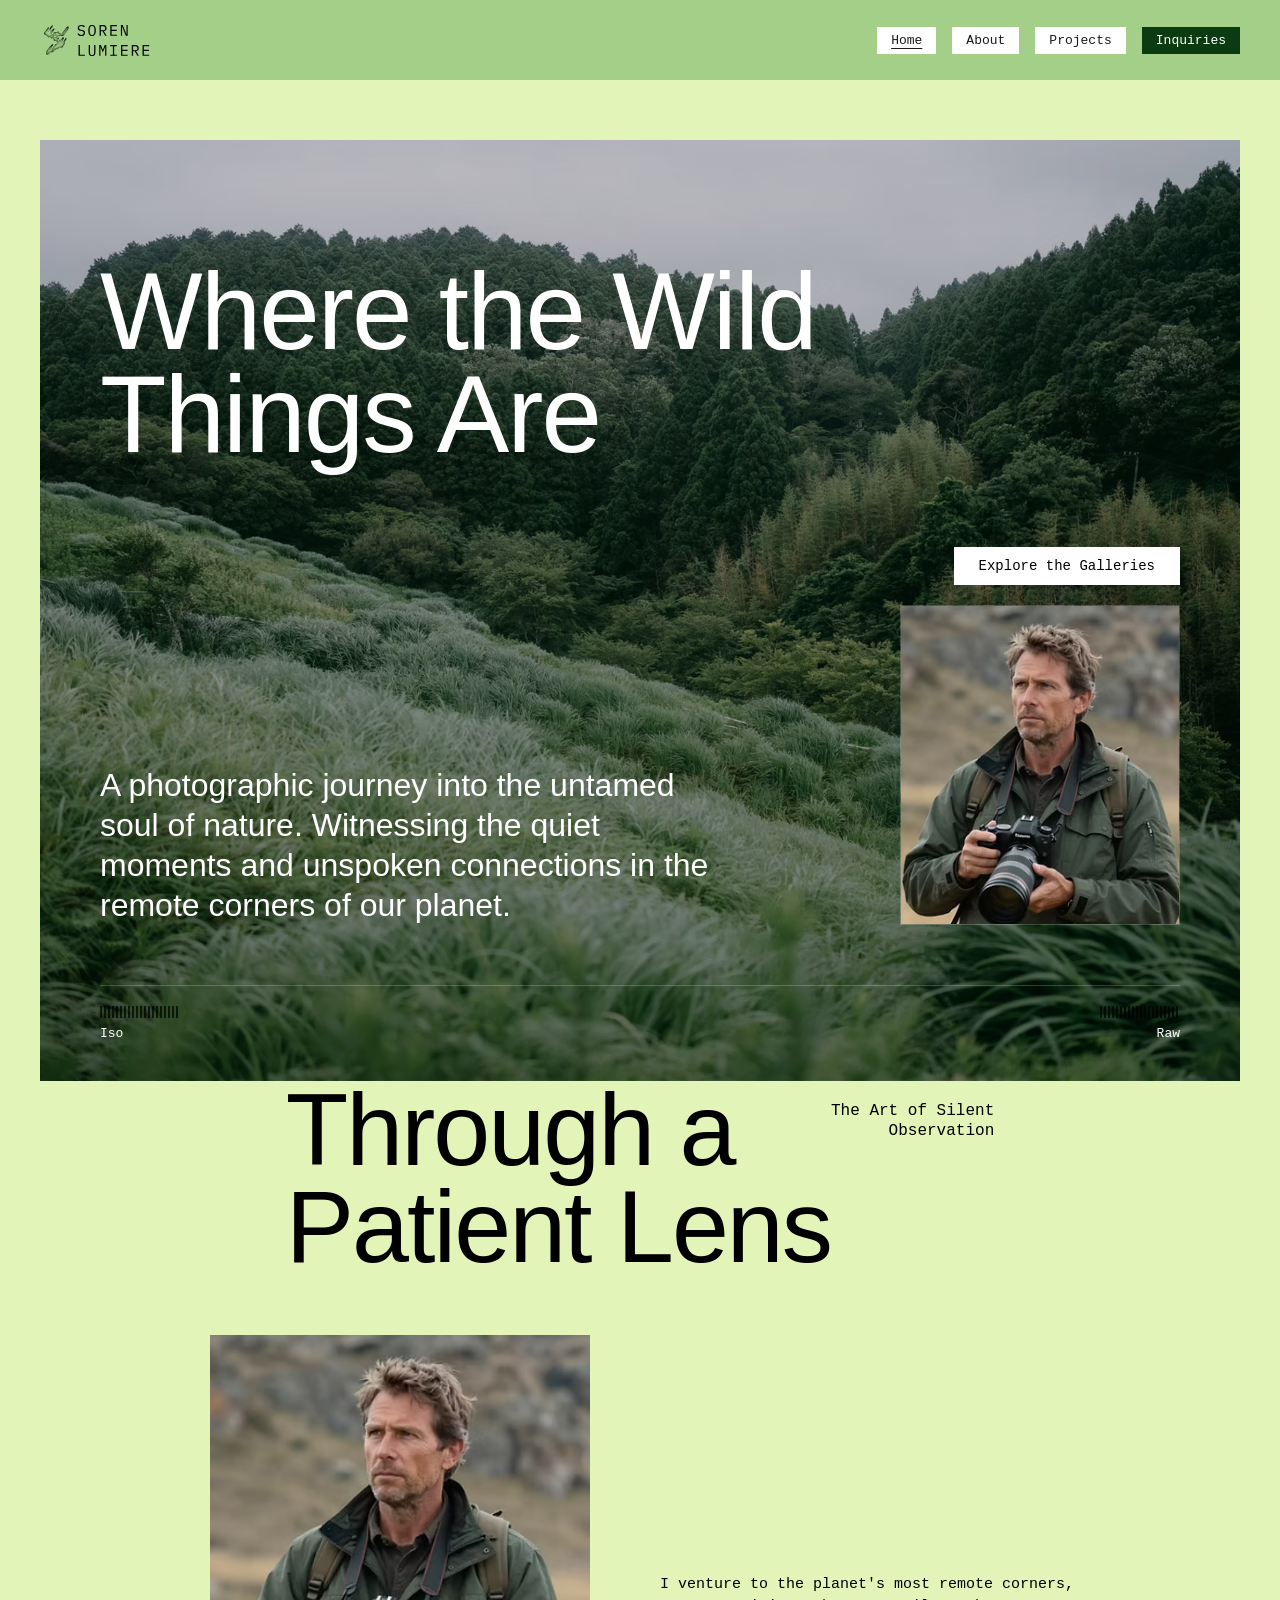
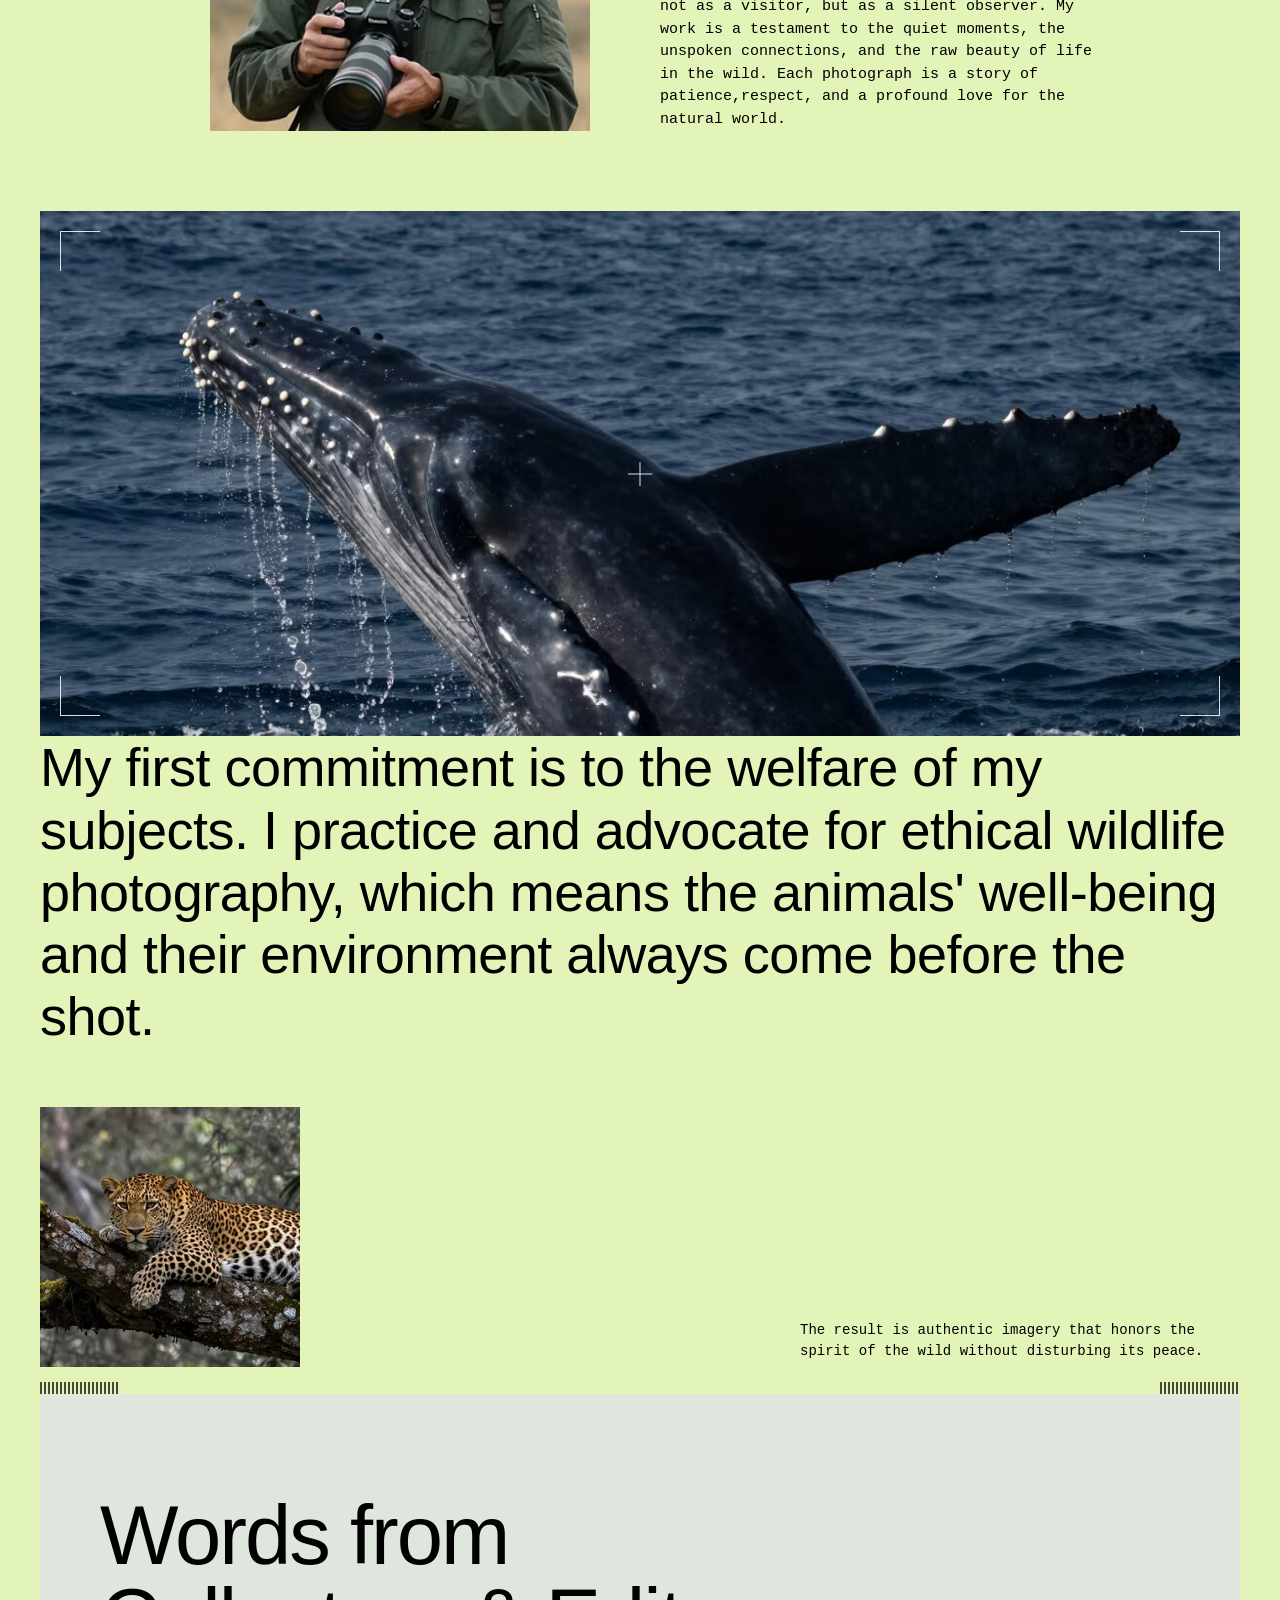
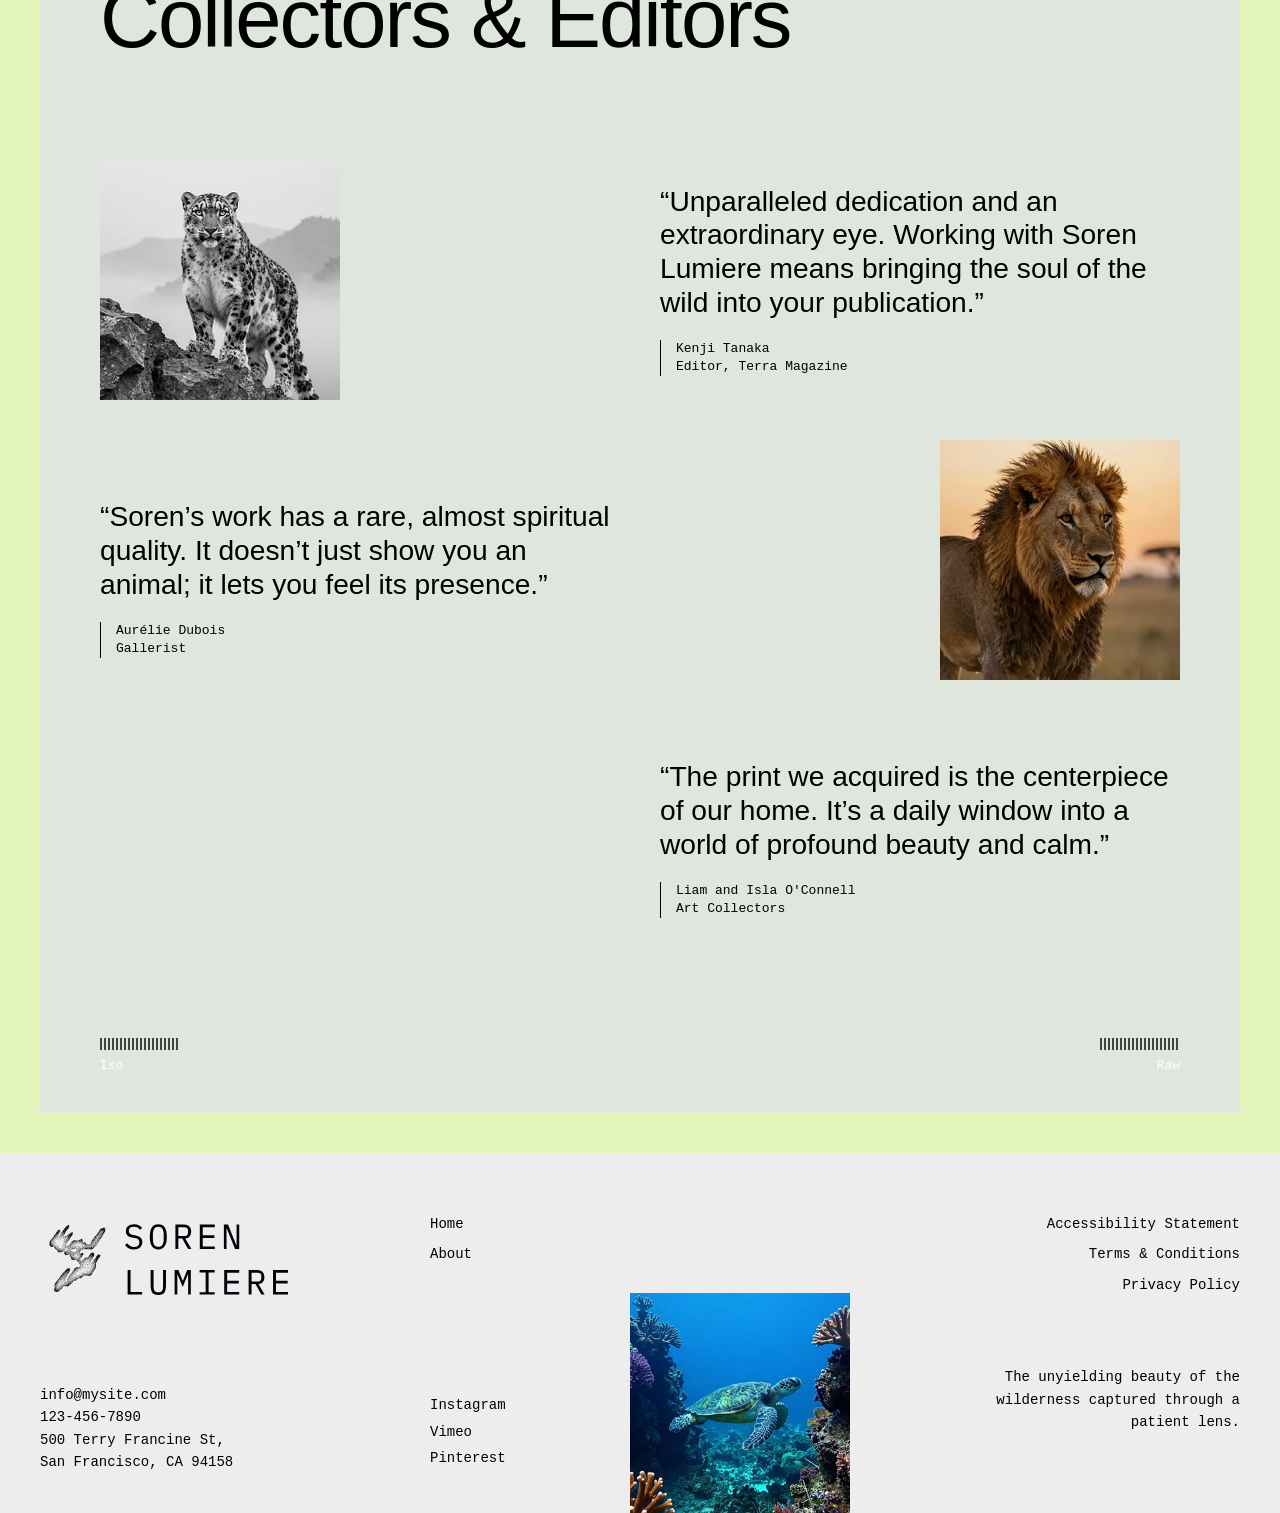
==== index.html @ b1fba4c1 "git init" ====
<!doctype html>
<html lang="en">
  <head>
    <meta charset="UTF-8" />
    <meta name="viewport" content="width=device-width, initial-scale=1.0" />
    <link rel="stylesheet" href="https://unpkg.com/aos@2.3.4/dist/aos.css" />
    <link rel="stylesheet" href="css/main.css" />
    <title>Home | Soren Lumiere</title>
  </head>
  <body class="home">
    <header class="navbar">
      <div class="logo-container">
        <img
          src="imgs/c837a6_9e94cdaf3948418981d28474df61018d.svg"
          alt="Soren Lumiere Logo"
          class="logo-img"
        />
      </div>
      <button class="menu-toggle" type="button" aria-label="Open navigation menu" aria-expanded="false" aria-controls="site-navigation">
        <span></span><span></span><span></span>
      </button>

      <nav class="nav-links" id="site-navigation">
        <a href="index.html" class="nav-item current-page">Home</a>
        <a href="about.html" class="nav-item">About</a>
        <a href="project.html" class="nav-item">Projects</a>
        <a href="job.html" class="nav-item btn-inquiries">Inquiries</a>
      </nav>
    </header>

    <main class="home-main-content">
      <section data-aos="fade-up" class="forest-hero-section">
        <div class="hero-content-container">
          <div class="hero-headline-block">
            <h1 class="hero-main-title">Where the Wild<br />Things Are</h1>
          </div>

          <div class="hero-lower-matrix">
            <div class="hero-intro-paragraph">
              <p>
                A photographic journey into the untamed soul of nature.
                Witnessing the quiet moments and unspoken connections in the
                remote corners of our planet.
              </p>
            </div>

            <div class="hero-portrait-group">
              <a href="galleries.html" class="explore-btn"
                >Explore the Galleries</a
              >

              <div class="photographer-portrait-box">
                <img
                  src="imgs/cam.avif"
                  alt="Photographer holding digital camera outdoors"
                  class="hero-portrait-img"
                />
              </div>
            </div>
          </div>

          <div class="hero-bottom-meta">
            <div class="meta-left">
              <div class="barcode-ornament"></div>
              <span class="meta-label">Iso</span>
            </div>
            <div class="meta-right">
              <div class="barcode-ornament"></div>
              <span class="meta-label">Raw</span>
            </div>
          </div>
        </div>
      </section>

      <section data-aos="fade-up" class="hero-text-grid">
        <h1 class="main-hero-title">Through a<br />Patient Lens</h1>
        <div class="side-tagline">
          <p>The Art of Silent<br />Observation</p>
        </div>
      </section>

      <section data-aos="fade-up" class="content-body-grid">
        <div class="portrait-wrapper">
          <img
            src="imgs/cam.avif"
            alt="Photographer with telephoto lens"
            class="portrait-img"
          />
        </div>
        <div class="intro-paragraph-box">
          <p>
            I venture to the planet's most remote corners, not as a visitor, but
            as a silent observer. My work is a testament to the quiet moments,
            the unspoken connections, and the raw beauty of life in the wild.
            Each photograph is a story of patience,respect, and a profound love
            for the natural world.
          </p>
        </div>
      </section>

      <section data-aos="fade-up" class="viewfinder-section">
        <div class="viewfinder-frame">
          <div class="whale-bg-layer"></div>
          <div class="camera-corner top-left"></div>
          <div class="camera-corner top-right"></div>
          <div class="camera-corner bottom-left"></div>
          <div class="camera-corner bottom-right"></div>

          <div class="camera-crosshair"></div>
        </div>
      </section>

      <section class="ethical-statement-section">
        <p class="ethical-headline">
          My first commitment is to the welfare of my subjects. I practice and
          advocate for ethical wildlife photography, which means the animals'
          well-being and their environment always come before the shot.
        </p>
      </section>

      <section class="leopard-content-grid">
        <div class="left-asset-group">
          <div class="leopard-wrapper">
            <img
              src="imgs/TIgre.avif"
              alt="Leopard resting on a tree branch"
              class="leopard-img"
            />
          </div>
          <div class="barcode-ornament"></div>
        </div>

        <div class="right-asset-group">
          <div class="peace-statement-box">
            <p>
              The result is authentic imagery that honors the spirit of the wild
              without disturbing its peace.
            </p>
          </div>
          <div class="barcode-ornament align-right"></div>
        </div>
      </section>

      <section class="reviews-section">
        <div class="reviews-header-row">
          <h2 class="reviews-title">Words from<br />Collectors & Editors</h2>
        </div>

        <div class="reviews-staggered-grid">
          <div class="grid-item item-image-left">
            <img
              src="imgs/snowy.avif"
              alt="Snow leopard on mountain rocks"
              class="review-display-img"
            />
          </div>

          <div class="grid-item item-quote-right">
            <blockquote class="testimonial-text">
              “Unparalleled dedication and an extraordinary eye. Working with
              Soren Lumiere means bringing the soul of the wild into your
              publication.”
            </blockquote>
            <div class="author-info">
              <span class="author-name">Kenji Tanaka</span>
              <span class="author-title">Editor, Terra Magazine</span>
            </div>
          </div>

          <div class="grid-item item-quote-left">
            <blockquote class="testimonial-text">
              “Soren’s work has a rare, almost spiritual quality. It doesn’t
              just show you an animal; it lets you feel its presence.”
            </blockquote>
            <div class="author-info">
              <span class="author-name">Aurélie Dubois</span>
              <span class="author-title">Gallerist</span>
            </div>
          </div>

          <div class="grid-item item-image-right">
            <img
              src="imgs/lion.avif"
              alt="Male lion looking into distance"
              class="review-display-img"
            />
          </div>

          <div class="grid-item item-quote-bottom-right">
            <blockquote class="testimonial-text">
              “The print we acquired is the centerpiece of our home. It’s a
              daily window into a world of profound beauty and calm.”
            </blockquote>
            <div class="author-info">
              <span class="author-name">Liam and Isla O'Connell</span>
              <span class="author-title">Art Collectors</span>
            </div>
          </div>
        </div>

        <div class="reviews-footer-meta">
          <div class="meta-left">
            <div class="barcode-ornament"></div>
            <span class="meta-label">Iso</span>
          </div>
          <div class="meta-right">
            <div class="barcode-ornament"></div>
            <span class="meta-label">Raw</span>
          </div>
        </div>
      </section>
    </main>

    <footer class="site-footer">
      <div class="footer-container">
        <div class="footer-column branding-col">
          <div class="logo-area">
            <img
              src="imgs/c837a6_9e94cdaf3948418981d28474df61018d.svg"
              alt="Soren Lumiere"
              class="brand-logo-img"
            />
          </div>
          <div class="contact-info">
            <p><a href="mailto:info@mysite.com">info@mysite.com</a></p>
            <p><a href="tel:123-456-7890">123-456-7890</a></p>
            <p>500 Terry Francine St,<br />San Francisco, CA 94158</p>
          </div>
        </div>

        <div class="footer-column center-col alignment-wrapper">
          <div class="center-links-stack">
            <nav class="footer-nav">
              <ul>
                <li><a href="index.html">Home</a></li>
                <li><a href="about.html">About</a></li>
              </ul>
            </nav>
            <div class="social-links">
              <p><a href="#">Instagram</a></p>
              <p><a href="#">Vimeo</a></p>
              <p><a href="#">Pinterest</a></p>
            </div>
          </div>

          <div class="footer-media flush-bottom">
            <img
              src="imgs/ai-generated-IMAGE.avif"
              alt="Sea turtle swimming near coral reef"
              class="center-turtle-img"
            />
          </div>
        </div>

        <div class="footer-column utility-col">
          <nav class="utility-nav">
            <ul>
              <li><a href="#">Accessibility Statement</a></li>
              <li><a href="#">Terms & Conditions</a></li>
              <li><a href="#">Privacy Policy</a></li>
            </ul>
          </nav>
          <div class="footer-statement">
            <p>
              The unyielding beauty of the wilderness captured through a patient
              lens.
            </p>
          </div>
        </div>
      </div>
    </footer>

    <!-- AOS animations -->
    <script src="https://unpkg.com/aos@2.3.4/dist/aos.js"></script>

    <!-- Mobile burger menu + AOS -->
    <script>
      document.addEventListener("DOMContentLoaded", function () {
        const burger = document.querySelector(".menu-toggle");
        const nav = document.querySelector(".nav-links");

        if (burger && nav) {
          burger.addEventListener("click", function () {
            const isOpen = burger.classList.toggle("active");
            nav.classList.toggle("active", isOpen);
            burger.setAttribute("aria-expanded", isOpen);
            burger.setAttribute("aria-label", isOpen ? "Close navigation menu" : "Open navigation menu");
          });

          nav.querySelectorAll("a").forEach(function (link) {
            link.addEventListener("click", function () {
              burger.classList.remove("active");
              nav.classList.remove("active");
              burger.setAttribute("aria-expanded", "false");
              burger.setAttribute("aria-label", "Open navigation menu");
            });
          });

          document.addEventListener("click", function (event) {
            if (!burger.contains(event.target) && !nav.contains(event.target)) {
              burger.classList.remove("active");
              nav.classList.remove("active");
              burger.setAttribute("aria-expanded", "false");
              burger.setAttribute("aria-label", "Open navigation menu");
            }
          });

          window.addEventListener("resize", function () {
            if (window.innerWidth > 768) {
              burger.classList.remove("active");
              nav.classList.remove("active");
              burger.setAttribute("aria-expanded", "false");
              burger.setAttribute("aria-label", "Open navigation menu");
            }
          });
        }

        AOS.init({
          duration: 800,
          easing: "ease-out-cubic",
          once: true,
          offset: 80
        });
      });
    </script>
  </body>
</html>
---- css/main.css ----
html {
  box-sizing: border-box;
  max-width: 100%;
  overflow-x: hidden;
}

*, *::before, *::after {
  box-sizing: inherit;
}

body {
  margin: 0;
  max-width: 100%;
  overflow-x: hidden;
}

.navbar {
  display: flex;
  justify-content: space-between;
  align-items: center;
  padding: 20px 40px;
  font-family: "Courier New", Courier, monospace;
}

.logo-container {
  display: flex;
  align-items: center;
  gap: 12px;
}
.logo-container .logo-img {
  height: 40px;
  width: auto;
}
.logo-container .brand-text {
  display: flex;
  flex-direction: column;
  font-weight: bold;
  letter-spacing: 2px;
  line-height: 1.1;
  color: #1a1a1a;
}

.nav-links {
  display: flex;
  align-items: center;
  gap: 16px;
}
.nav-links .nav-item {
  text-decoration: none;
  color: #1a1a1a;
  font-size: 13px;
  font-family: "Courier New", Courier, monospace;
  padding: 6px 14px;
  background-color: #ffffff;
}
.nav-links .nav-item.current-page {
  text-decoration: underline;
  text-underline-offset: 4px;
}
.nav-links .nav-item.btn-inquiries {
  background-color: #0d3b11;
  color: #ffffff;
}

.site-footer {
  background-color: #ededed;
  color: #000000;
  font-family: "Courier New", Courier, monospace;
  padding: 60px 40px 0px 40px;
  font-size: 14px;
  line-height: 1.6;
}

.site-footer a {
  color: #000000;
  text-decoration: none;
}

.site-footer a:hover {
  text-decoration: underline;
}

.footer-container {
  display: grid;
  grid-template-columns: 1fr 1.2fr 1fr;
  gap: 40px;
  max-width: 1400px;
  margin: 0 auto;
  align-items: stretch;
}

.footer-column {
  display: flex;
  flex-direction: column;
  justify-content: space-between;
}

.logo-area {
  display: flex;
  align-items: flex-start;
  gap: 15px;
  margin-bottom: 80px;
}

.logo-icon {
  width: 45px;
  height: auto;
}

.brand-title {
  font-size: 32px;
  font-weight: normal;
  letter-spacing: 2px;
  line-height: 1.1;
  margin: 0;
}

.contact-info {
  margin-top: auto;
}

.center-col {
  align-items: center;
  text-align: center;
}

.footer-nav ul {
  list-style: none;
  padding: 0;
  margin: 0 0 40px 0;
}

.footer-nav ul li {
  margin-bottom: 8px;
}

.footer-media {
  width: 220px;
  height: 220px;
  overflow: hidden;
  margin-bottom: 40px;
}

.footer-media img {
  width: 100%;
  height: 100%;
  -o-object-fit: cover;
     object-fit: cover;
}

.social-links {
  margin-top: auto;
}

.social-links p {
  margin: 4px 0;
}

.utility-col {
  align-items: flex-end;
  text-align: right;
}

.utility-nav ul {
  list-style: none;
  padding: 0;
  margin: 0 0 80px 0;
}

.utility-nav ul li {
  margin-bottom: 8px;
}

.footer-statement {
  max-width: 280px;
  margin-bottom: 40px;
}

@media (max-width: 768px) {
  .footer-container {
    grid-template-columns: 1fr;
    text-align: left;
    gap: 50px;
  }
  .center-col,
  .utility-col {
    align-items: flex-start;
    text-align: left;
  }
  .logo-area,
  .utility-nav ul {
    margin-bottom: 30px;
  }
}
.branding-col,
.utility-col {
  padding-bottom: 40px;
}

.alignment-wrapper {
  display: flex !important;
  flex-direction: row !important;
  justify-content: space-between;
  align-items: flex-end;
}

.center-links-stack {
  display: flex;
  flex-direction: column;
  justify-content: space-between;
  height: 100%;
  padding-bottom: 40px;
  text-align: left;
}

.footer-nav ul, .utility-nav ul {
  list-style: none;
  padding: 0;
  margin: 0;
}

.footer-nav ul li, .utility-nav ul li {
  margin-bottom: 8px;
}

.footer-media.flush-bottom {
  width: 220px;
  height: 220px;
  margin-bottom: 0;
  display: block;
}

.center-turtle-img {
  width: 100%;
  height: 100%;
  -o-object-fit: cover;
     object-fit: cover;
  display: block;
}

* {
  padding: 0;
  margin: 0;
}

.home-main-content {
  background-color: #e2f4b7;
  color: #000000;
  font-family: "Courier New", Courier, monospace;
  padding: 80px 40px 120px 40px;
  min-height: calc(100vh - 200px);
  box-sizing: border-box;
}

.hero-text-grid {
  display: flex;
  justify-content: space-between;
  align-items: flex-start;
  margin-bottom: 60px;
  max-width: 1400px;
  margin-left: auto;
  margin-right: auto;
}

.main-hero-title {
  font-family: Arial, sans-serif;
  font-size: clamp(48px, 8vw, 110px);
  font-weight: normal;
  line-height: 0.95;
  margin: 0;
  letter-spacing: -2px;
}

.side-tagline {
  text-align: right;
  margin-top: 20px;
}

.side-tagline p {
  font-size: 16px;
  line-height: 1.3;
  margin: 0;
}

.content-body-grid {
  display: grid;
  grid-template-columns: 1fr 1fr;
  gap: 40px;
  max-width: 1400px;
  margin: 0 auto;
  align-items: flex-end;
}

.portrait-wrapper {
  display: flex;
  justify-content: center;
}

.portrait-img {
  width: 100%;
  max-width: 380px;
  height: auto;
  display: block;
}

.intro-paragraph-box {
  max-width: 440px;
  justify-self: flex-end;
}

.intro-paragraph-box p {
  font-size: 15px;
  line-height: 1.5;
  margin: 0;
}

@media (max-width: 768px) {
  .hero-text-grid {
    flex-direction: column;
    gap: 20px;
  }
  .side-tagline {
    text-align: left;
    margin-top: 0;
  }
  .content-body-grid {
    grid-template-columns: 1fr;
    gap: 50px;
  }
  .intro-paragraph-box {
    justify-self: flex-start;
    max-width: 100%;
  }
}
.forest-hero-section {
  width: 100%;
  min-height: 100vh;
  box-sizing: border-box;
  padding: 80px 60px 40px 60px;
  display: flex;
  flex-direction: column;
  justify-content: space-between;
  background-image: linear-gradient(to bottom, rgba(0, 0, 0, 0.15), rgba(0, 0, 0, 0.3)), url("../imgs/Lush Green Hills.avif");
  background-position: center center;
  background-repeat: no-repeat;
  background-size: cover;
}

.hero-content-container {
  max-width: 1400px;
  width: 100%;
  margin: 0 auto;
  display: flex;
  flex-direction: column;
  justify-content: space-between;
  flex-grow: 1;
}

.hero-headline-block {
  width: 100%;
  margin-top: 40px;
}

.hero-main-title {
  font-family: Arial, sans-serif;
  color: #ffffff;
  font-size: clamp(48px, 8.5vw, 110px);
  font-weight: normal;
  line-height: 0.95;
  margin: 0;
  letter-spacing: -2px;
}

.hero-lower-matrix {
  display: grid;
  grid-template-columns: 1.5fr 1fr;
  gap: 60px;
  align-items: flex-end;
  margin-top: 80px;
  margin-bottom: 60px;
}

.hero-intro-paragraph p {
  font-family: Arial, sans-serif;
  color: #ffffff;
  font-size: clamp(22px, 2.5vw, 36px);
  line-height: 1.25;
  margin: 0;
  font-weight: normal;
}

.hero-portrait-group {
  display: flex;
  flex-direction: column;
  align-items: flex-end;
  gap: 20px;
}

.explore-btn {
  display: inline-block;
  background-color: #ffffff;
  color: #000000;
  text-decoration: none;
  font-family: "Courier New", Courier, monospace;
  font-size: 14px;
  padding: 10px 24px;
  border: 1px solid #ffffff;
  transition: opacity 0.2s ease;
}
.explore-btn:hover {
  opacity: 0.9;
}

.photographer-portrait-box {
  width: 280px;
  height: 320px;
  overflow: hidden;
  border: 1px solid rgba(255, 255, 255, 0.2);
}

.hero-portrait-img {
  width: 100%;
  height: 100%;
  -o-object-fit: cover;
     object-fit: cover;
  display: block;
}

.hero-bottom-meta {
  display: flex;
  justify-content: space-between;
  align-items: flex-end;
  width: 100%;
  border-top: 1px solid rgba(255, 255, 255, 0.2);
  padding-top: 20px;
}

.meta-left, .meta-right {
  display: flex;
  flex-direction: column;
  gap: 6px;
  color: #ffffff;
}

.meta-right {
  align-items: flex-end;
}

.meta-label {
  font-family: "Courier New", Courier, monospace;
  font-size: 12px;
}

.barcode-ornament {
  width: 70px;
  height: 10px;
  background: repeating-linear-gradient(90deg, #ffffff, #ffffff 2px, transparent 2px, transparent 4px);
  opacity: 0.8;
}

@media (max-width: 900px) {
  .forest-hero-section {
    padding: 60px 20px 20px 20px;
    width: 100%;
    left: auto;
    right: auto;
    margin-left: 0;
    margin-right: 0;
  }
  .hero-lower-matrix {
    grid-template-columns: 1fr;
    gap: 40px;
  }
  .hero-portrait-group {
    align-items: flex-start;
  }
}
.viewfinder-section {
  width: 100%;
  margin-top: 80px;
  margin-bottom: 0;
  view-timeline-name: --whale-scroll;
  view-timeline-axis: block;
}

.viewfinder-frame {
  position: relative;
  width: 100%;
  aspect-ratio: 16/7;
  overflow: hidden;
  box-sizing: border-box;
}

.whale-bg-layer {
  position: absolute;
  top: 0;
  left: 0;
  width: 100%;
  height: 100%;
  z-index: 1;
  background-image: url("../imgs/whale.avif");
  background-position: center center;
  background-repeat: no-repeat;
  background-size: cover;
  animation-name: liveZoom;
  animation-fill-mode: both;
  animation-timeline: --whale-scroll;
  animation-range: entry 0% exit 100%;
}

@keyframes liveZoom {
  from {
    transform: scale(1);
  }
  to {
    transform: scale(1.25);
  }
}
.camera-corner {
  position: absolute;
  width: 40px;
  height: 40px;
  border: 1px solid rgba(255, 255, 255, 0.85);
  z-index: 2;
}

.top-left {
  top: 20px;
  left: 20px;
  border-right: none;
  border-bottom: none;
}

.top-right {
  top: 20px;
  right: 20px;
  border-left: none;
  border-bottom: none;
}

.bottom-left {
  bottom: 20px;
  left: 20px;
  border-right: none;
  border-top: none;
}

.bottom-right {
  bottom: 20px;
  right: 20px;
  border-left: none;
  border-top: none;
}

.camera-crosshair {
  position: absolute;
  top: 50%;
  left: 50%;
  width: 24px;
  height: 24px;
  transform: translate(-50%, -50%);
  pointer-events: none;
  z-index: 2;
}

.camera-crosshair::before,
.camera-crosshair::after {
  content: "";
  position: absolute;
  background-color: rgba(255, 255, 255, 0.85);
}

.camera-crosshair::before {
  top: 50%;
  left: 0;
  width: 100%;
  height: 1px;
  transform: translateY(-50%);
}

.camera-crosshair::after {
  left: 50%;
  top: 0;
  width: 1px;
  height: 100%;
  transform: translateX(-50%);
}

@media (max-width: 768px) {
  .viewfinder-frame {
    aspect-ratio: 4/3;
  }
  .whale-bg-layer {
    animation: none;
  }
  .camera-corner {
    width: 25px;
    height: 25px;
  }
}
.top-left {
  top: 20px;
  left: 20px;
  border-right: none;
  border-bottom: none;
}

.top-right {
  top: 20px;
  right: 20px;
  border-left: none;
  border-bottom: none;
}

.bottom-left {
  bottom: 20px;
  left: 20px;
  border-right: none;
  border-top: none;
}

.bottom-right {
  bottom: 20px;
  right: 20px;
  border-left: none;
  border-top: none;
}

.camera-crosshair {
  position: absolute;
  top: 50%;
  left: 50%;
  width: 24px;
  height: 24px;
  transform: translate(-50%, -50%);
  pointer-events: none;
  z-index: 2;
}

.camera-crosshair::before,
.camera-crosshair::after {
  content: "";
  position: absolute;
  background-color: rgba(255, 255, 255, 0.85);
}

.camera-crosshair::before {
  top: 50%;
  left: 0;
  width: 100%;
  height: 1px;
  transform: translateY(-50%);
}

.camera-crosshair::after {
  left: 50%;
  top: 0;
  width: 1px;
  height: 100%;
  transform: translateX(-50%);
}

@media (max-width: 768px) {
  .viewfinder-frame {
    aspect-ratio: 4/3;
  }
  .viewfinder-frame::before {
    background-attachment: scroll;
  }
  .camera-corner {
    width: 25px;
    height: 25px;
  }
}
.home-main-content {
  background-color: #e2f4b7;
  color: #000000;
  padding: 60px 40px 40px 40px;
  min-height: calc(100vh - 100px);
  box-sizing: border-box;
  display: flex;
  flex-direction: column;
  justify-content: space-between;
}

.ethical-statement-section {
  max-width: 1400px;
  width: 100%;
  margin: 0 auto;
}

.ethical-headline {
  font-family: Arial, sans-serif;
  font-size: clamp(28px, 4.5vw, 54px);
  font-weight: normal;
  line-height: 1.15;
  margin: 0;
  max-width: 1300px;
  letter-spacing: -0.5px;
}

.leopard-content-grid {
  display: flex;
  justify-content: space-between;
  align-items: flex-end;
  max-width: 1400px;
  width: 100%;
  margin: 60px auto 0 auto;
}

.left-asset-group {
  display: flex;
  flex-direction: column;
  gap: 15px;
}

.leopard-wrapper {
  width: 260px;
  height: 260px;
  overflow: hidden;
}

.leopard-img {
  width: 100%;
  height: 100%;
  -o-object-fit: cover;
     object-fit: cover;
  display: block;
}

.right-asset-group {
  display: flex;
  flex-direction: column;
  align-items: flex-end;
  gap: 15px;
}

.peace-statement-box {
  max-width: 440px;
  text-align: left;
}

.peace-statement-box p {
  font-family: "Courier New", Courier, monospace;
  font-size: 14px;
  line-height: 1.5;
  margin: 0;
}

.barcode-ornament {
  width: 70px;
  height: 12px;
  background: repeating-linear-gradient(90deg, #000000, #000000 2px, transparent 2px, transparent 4px);
  opacity: 0.8;
}

.barcode-ornament.align-right {
  margin-top: 5px;
}

@media (max-width: 768px) {
  .leopard-content-grid {
    flex-direction: column;
    align-items: flex-start;
    gap: 50px;
  }
  .right-asset-group {
    align-items: flex-start;
    width: 100%;
  }
}
.reviews-section {
  background-color: #dee6dd;
  color: #000000;
  padding: 100px 60px 40px 60px;
  box-sizing: border-box;
  position: relative;
}

.reviews-header-row {
  max-width: 1400px;
  margin: 0 auto 100px auto;
}

.reviews-title {
  font-family: Arial, sans-serif;
  font-size: clamp(40px, 6.5vw, 84px);
  font-weight: normal;
  line-height: 1;
  letter-spacing: -2px;
  margin: 0;
}

.reviews-staggered-grid {
  display: grid;
  grid-template-columns: repeat(12, 1fr);
  gap: 40px;
  max-width: 1400px;
  margin: 0 auto;
}

.testimonial-text {
  font-family: Arial, sans-serif;
  font-size: clamp(20px, 2.2vw, 32px);
  line-height: 1.2;
  margin: 0 0 20px 0;
  font-weight: normal;
}

.author-info {
  display: flex;
  flex-direction: column;
  padding-left: 15px;
  border-left: 1px solid #000000;
}

.author-name, .author-title {
  font-family: "Courier New", Courier, monospace;
  font-size: 13px;
  line-height: 1.4;
}

.review-display-img {
  width: 100%;
  height: auto;
  aspect-ratio: 1/1;
  -o-object-fit: cover;
     object-fit: cover;
  display: block;
}

.item-image-left {
  grid-column: 1/4;
  grid-row: 1;
  max-width: 280px;
}

.item-quote-right {
  grid-column: 7/13;
  grid-row: 1;
  align-self: center;
}

.item-quote-left {
  grid-column: 1/7;
  grid-row: 2;
  margin-top: 60px;
}

.item-image-right {
  grid-column: 10/13;
  grid-row: 2;
  max-width: 280px;
  justify-self: end;
}

.item-quote-bottom-right {
  grid-column: 7/13;
  grid-row: 3;
  margin-top: 40px;
}

.reviews-footer-meta {
  display: flex;
  justify-content: space-between;
  align-items: flex-end;
  max-width: 1400px;
  margin: 120px auto 0 auto;
  width: 100%;
}

.meta-left, .meta-right {
  display: flex;
  flex-direction: column;
  gap: 8px;
}

.meta-right {
  align-items: flex-end;
}

.meta-label {
  font-family: "Courier New", Courier, monospace;
  font-size: 13px;
  text-transform: capitalize;
}

.barcode-ornament {
  width: 80px;
  height: 12px;
  background: repeating-linear-gradient(90deg, #000000, #000000 2px, transparent 2px, transparent 4px);
  opacity: 0.7;
}

@media (max-width: 900px) {
  .reviews-staggered-grid {
    display: flex;
    flex-direction: column;
    gap: 60px;
  }
  .item-image-left, .item-image-right {
    max-width: 100%;
    width: 100%;
  }
}
.about-container {
  background-color: #e2ebd5;
  color: #111111;
  font-family: "Helvetica Neue", Arial, sans-serif;
  min-height: 100vh;
  padding: 2rem;
  display: flex;
  flex-direction: column;
  justify-content: space-between;
  box-sizing: border-box;
  position: relative;
  overflow: hidden;
}
.about-container .about-context,
.about-container .about-footer-context {
  display: flex;
  justify-content: space-between;
  align-items: center;
  font-size: 0.85rem;
  letter-spacing: 0.15em;
  text-transform: uppercase;
  color: #444444;
}
.about-container .about-context .context-left,
.about-container .about-footer-context .context-left {
  display: flex;
  align-items: center;
  gap: 0.75rem;
}
.about-container .about-context .context-left .icon-menu,
.about-container .about-footer-context .context-left .icon-menu {
  display: inline-block;
  width: 14px;
  height: 10px;
  border-top: 2px solid currentColor;
  border-bottom: 2px solid currentColor;
  position: relative;
}
.about-container .about-context .context-left .icon-menu::after,
.about-container .about-footer-context .context-left .icon-menu::after {
  content: "";
  position: absolute;
  top: 2px;
  left: 0;
  width: 14px;
  height: 2px;
  background-color: currentColor;
}
.about-container .about-context .context-right .dot-indicator,
.about-container .about-footer-context .context-right .dot-indicator {
  display: block;
  width: 8px;
  height: 8px;
  background-color: #2e4436;
  border-radius: 50%;
}
.about-container .about-hero {
  display: flex;
  justify-content: space-between;
  align-items: center;
  margin: 4rem 0;
  position: relative;
  width: 100%;
}
.about-container .about-hero .artist-name {
  font-size: clamp(3.5rem, 8vw, 7.5rem);
  font-weight: 400;
  letter-spacing: -0.03em;
  margin: 0;
  line-height: 0.9;
  flex: 1;
}
.about-container .about-hero .hero-profile-img {
  width: 240px;
  height: 320px;
  overflow: hidden;
  box-shadow: 0 10px 30px rgba(0, 0, 0, 0.05);
  margin-left: 2rem;
}
.about-container .about-hero .hero-profile-img img {
  width: 100%;
  height: 100%;
  -o-object-fit: cover;
     object-fit: cover;
  filter: grayscale(15%);
}
.about-container .about-meta {
  display: flex;
  justify-content: space-between;
  align-items: center;
  margin-top: auto;
  padding-bottom: 1.5rem;
  border-bottom: 1px solid rgba(0, 0, 0, 0.08);
}
.about-container .about-meta .meta-iso,
.about-container .about-meta .meta-raw {
  display: flex;
  flex-direction: column;
  gap: 0.25rem;
}
.about-container .about-meta .meta-iso .barcode-icon,
.about-container .about-meta .meta-raw .barcode-icon {
  width: 45px;
  height: 12px;
  background: linear-gradient(90deg, #111 0%, #111 10%, transparent 10%, transparent 20%, #111 20%, #111 40%, transparent 40%, transparent 50%, #111 50%, #111 55%, transparent 55%, transparent 65%, #111 65%, #111 90%, transparent 90%, transparent 100%);
}
.about-container .about-meta .meta-iso .meta-label,
.about-container .about-meta .meta-raw .meta-label {
  font-size: 0.75rem;
  text-transform: uppercase;
  color: #555555;
  letter-spacing: 0.05em;
}
.about-container .about-biography {
  margin: 3rem 0;
  max-width: 1000px;
}
.about-container .about-biography .bio-text {
  font-size: clamp(1.25rem, 2.5vw, 1.85rem);
  line-height: 1.4;
  font-weight: 400;
  letter-spacing: -0.01em;
  color: #111111;
  margin: 0;
  text-align: left;
}
.about-container .about-footer-context {
  margin-top: 1rem;
}

@media (max-width: 768px) {
  .about-container {
    padding: 1.25rem;
  }
  .about-container .about-hero {
    flex-direction: column-reverse;
    align-items: flex-start;
    gap: 2rem;
    margin: 2rem 0;
  }
  .about-container .about-hero .hero-profile-img {
    width: 100%;
    height: 280px;
    margin-left: 0;
  }
}
.viewfinder-section {
  width: 100%;
  margin-top: 80px;
  margin-bottom: 0;
  view-timeline-name: --zebra-scroll;
  view-timeline-axis: block;
}

.viewfinder-frame {
  position: relative;
  width: 100%;
  aspect-ratio: 16/7;
  overflow: hidden;
  box-sizing: border-box;
}

.zebra-bg-layer {
  position: absolute;
  top: 0;
  left: 0;
  width: 100%;
  height: 100%;
  z-index: 1;
  background-image: url("../imgs/Zebra.avif");
  background-position: center center;
  background-repeat: no-repeat;
  background-size: cover;
  animation-name: liveZoom;
  animation-fill-mode: both;
  animation-timeline: --zebra-scroll;
  animation-range: entry 0% exit 100%;
}

@keyframes liveZoom {
  from {
    transform: scale(1);
  }
  to {
    transform: scale(1.25);
  }
}
.camera-corner {
  position: absolute;
  width: 40px;
  height: 40px;
  border: 1px solid rgba(255, 255, 255, 0.85);
  z-index: 2;
  pointer-events: none;
}

.top-left {
  top: 20px;
  left: 20px;
  border-right: none;
  border-bottom: none;
}

.top-right {
  top: 20px;
  right: 20px;
  border-left: none;
  border-bottom: none;
}

.bottom-left {
  bottom: 20px;
  left: 20px;
  border-right: none;
  border-top: none;
}

.bottom-right {
  bottom: 20px;
  right: 20px;
  border-left: none;
  border-top: none;
}

.camera-crosshair {
  position: absolute;
  top: 50%;
  left: 50%;
  width: 24px;
  height: 24px;
  transform: translate(-50%, -50%);
  pointer-events: none;
  z-index: 2;
}
.camera-crosshair::before, .camera-crosshair::after {
  content: "";
  position: absolute;
  background-color: rgba(255, 255, 255, 0.85);
}
.camera-crosshair::before {
  top: 50%;
  left: 0;
  width: 100%;
  height: 1px;
  transform: translateY(-50%);
}
.camera-crosshair::after {
  left: 50%;
  top: 0;
  width: 1px;
  height: 100%;
  transform: translateX(-50%);
}

@media (max-width: 768px) {
  .viewfinder-frame {
    aspect-ratio: 4/3;
  }
  .zebra-bg-layer {
    animation: none;
  }
  .camera-corner {
    width: 25px;
    height: 25px;
    top: 15px;
    bottom: 15px;
  }
  .camera-corner.top-left, .camera-corner.bottom-left {
    left: 15px;
  }
  .camera-corner.top-right, .camera-corner.bottom-right {
    right: 15px;
  }
}
.vow-section {
  background-color: #e6f6b8;
  color: #111111;
  font-family: "Helvetica Neue", Arial, sans-serif;
  min-height: 100vh;
  padding: 2.5rem;
  display: flex;
  flex-direction: column;
  box-sizing: border-box;
  position: relative;
}
.vow-section .vow-top-bar {
  font-size: 0.85rem;
  letter-spacing: 0.12em;
  text-transform: capitalize;
  color: rgb(42.5, 42.5, 42.5);
  margin-bottom: 2rem;
}
.vow-section .vow-heading {
  font-size: clamp(3rem, 7vw, 6.5rem);
  font-weight: 400;
  letter-spacing: -0.02em;
  text-align: center;
  margin: 0 auto 4rem auto;
  line-height: 1.1;
  max-width: 1200px;
  width: 100%;
}
.vow-section .vow-grid {
  display: grid;
  grid-template-columns: 1.2fr 1fr;
  align-items: flex-end;
  gap: 4rem;
  max-width: 1200px;
  margin: 0 auto;
  width: 100%;
  flex-grow: 1;
}
.vow-section .vow-grid .vow-image-box {
  width: 100%;
  max-width: 440px;
  aspect-ratio: 1/1;
  justify-self: end;
  overflow: hidden;
  box-shadow: 0 15px 35px rgba(0, 0, 0, 0.04);
}
.vow-section .vow-grid .vow-image-box img {
  width: 100%;
  height: 100%;
  -o-object-fit: cover;
     object-fit: cover;
}
.vow-section .vow-grid .vow-description-box {
  padding-bottom: 2rem;
}
.vow-section .vow-grid .vow-description-box .vow-text {
  font-family: Courier, "Courier New", monospace;
  font-size: clamp(0.95rem, 1.3vw, 1.15rem);
  line-height: 1.5;
  color: rgb(4.25, 4.25, 4.25);
  margin: 0;
  text-align: left;
  max-width: 480px;
}
.vow-section .vow-meta-bar {
  display: flex;
  justify-content: space-between;
  align-items: flex-end;
  margin-top: auto;
  width: 100%;
}
.vow-section .vow-meta-bar .meta-item {
  display: flex;
  flex-direction: column;
  gap: 0.3rem;
}
.vow-section .vow-meta-bar .meta-item .barcode-graphic {
  width: 55px;
  height: 14px;
  background: linear-gradient(90deg, #111 0%, #111 12%, transparent 12%, transparent 22%, #111 22%, #111 32%, transparent 32%, transparent 45%, #111 45%, #111 50%, transparent 50%, transparent 62%, #111 62%, #111 75%, transparent 75%, transparent 85%, #111 85%, #111 100%);
}
.vow-section .vow-meta-bar .meta-item .meta-text {
  font-size: 0.75rem;
  text-transform: uppercase;
  color: #555555;
  letter-spacing: 0.05em;
}
.vow-section .vow-meta-bar .meta-item.item-raw {
  align-items: flex-end;
}

@media (max-width: 992px) {
  .vow-section {
    padding: 1.75rem;
  }
  .vow-section .vow-heading {
    margin-bottom: 2.5rem;
  }
  .vow-section .vow-grid {
    grid-template-columns: 1fr;
    gap: 2.5rem;
    align-items: center;
  }
  .vow-section .vow-grid .vow-image-box {
    justify-self: center;
    max-width: 380px;
  }
  .vow-section .vow-grid .vow-description-box {
    padding-bottom: 0;
    display: flex;
    justify-content: center;
  }
  .vow-section .vow-grid .vow-description-box .vow-text {
    max-width: 100%;
  }
  .vow-section .vow-meta-bar {
    margin-top: 3rem;
  }
}
.publications-awards-section {
  background-color: #e2ebd5;
  color: #111111;
  font-family: "Helvetica Neue", Arial, sans-serif;
  min-height: 100vh;
  padding: 3.5rem 3rem 2rem 3rem;
  display: flex;
  flex-direction: column;
  justify-content: space-between;
  box-sizing: border-box;
  position: relative;
  gap: 3rem;
}
.publications-awards-section .clean-list {
  list-style: none;
  padding: 0;
  margin: 0;
}
.publications-awards-section .dynamic-heading-list {
  display: flex;
  flex-direction: column;
  gap: 0.15rem;
}
.publications-awards-section .dynamic-heading-list li {
  font-size: clamp(1.6rem, 3.2vw, 3rem);
  font-weight: 400;
  line-height: 1.15;
  letter-spacing: -0.01em;
}
.publications-awards-section .section-label-marker {
  display: flex;
  align-items: center;
  gap: 0.75rem;
  margin-top: 1.5rem;
}
.publications-awards-section .section-label-marker .vertical-line {
  display: inline-block;
  width: 1px;
  height: 35px;
  background-color: rgba(0, 0, 0, 0.4);
}
.publications-awards-section .section-label-marker .label-text-mono {
  font-family: Courier, "Courier New", monospace;
  font-size: 0.85rem;
  color: #555555;
  letter-spacing: 0.05em;
}
.publications-awards-section .section-label-marker.horizontal-marker {
  flex-direction: column;
  align-items: flex-start;
  margin-top: 2rem;
}
.publications-awards-section .section-label-marker.horizontal-marker .label-text-mono {
  text-transform: uppercase;
  font-size: 0.8rem;
}
.publications-awards-section .content-row {
  display: grid;
  grid-template-columns: 1fr 1fr;
  align-items: flex-start;
  width: 100%;
}
.publications-awards-section .content-row.row-top {
  align-items: flex-start;
}
.publications-awards-section .content-row.row-top .publications-group {
  padding-left: 2rem;
  padding-top: 1rem;
}
.publications-awards-section .content-row.row-bottom {
  align-items: flex-end;
  margin-top: auto;
}
.publications-awards-section .content-row.row-bottom .awards-group {
  padding-right: 2rem;
}
.publications-awards-section .media-container {
  overflow: hidden;
  box-shadow: 0 10px 30px rgba(0, 0, 0, 0.03);
}
.publications-awards-section .media-container img {
  width: 100%;
  height: 100%;
  -o-object-fit: cover;
     object-fit: cover;
  display: block;
}
.publications-awards-section .media-container.leopard-box {
  width: 250px;
  aspect-ratio: 1/1;
}
.publications-awards-section .media-container.leopard-box .bw-filter {
  filter: grayscale(100%);
}
.publications-awards-section .media-container.lion-box {
  width: 270px;
  aspect-ratio: 1/1;
  justify-self: end;
}
.publications-awards-section .camera-footer-metadata {
  display: flex;
  align-items: flex-end;
  width: 100%;
  margin-top: 2rem;
}
.publications-awards-section .camera-footer-metadata .meta-block {
  display: flex;
  flex-direction: column;
  gap: 0.25rem;
}
.publications-awards-section .camera-footer-metadata .meta-block .barcode-graphic-strip {
  width: 55px;
  height: 12px;
  background: linear-gradient(90deg, #111 0%, #111 15%, transparent 15%, transparent 25%, #111 25%, #111 35%, transparent 35%, transparent 42%, #111 42%, #111 55%, transparent 55%, transparent 68%, #111 68%, #111 73%, transparent 73%, transparent 85%, #111 85%, #111 100%);
}
.publications-awards-section .camera-footer-metadata .meta-block .meta-tag {
  font-size: 0.75rem;
  text-transform: capitalize;
  color: #555555;
  font-family: "Helvetica Neue", Arial, sans-serif;
}

@media (max-width: 992px) {
  .publications-awards-section {
    padding: 2rem 1.5rem 1.5rem 1.5rem;
    gap: 4rem;
  }
  .publications-awards-section .content-row {
    grid-template-columns: 1fr;
    gap: 2.5rem;
  }
  .publications-awards-section .content-row.row-top .publications-group {
    padding-left: 0;
  }
  .publications-awards-section .content-row.row-bottom {
    flex-direction: column;
    display: flex;
    align-items: flex-start;
  }
  .publications-awards-section .content-row.row-bottom .awards-group {
    padding-right: 0;
    order: 1;
  }
  .publications-awards-section .content-row.row-bottom .lion-box {
    justify-self: start;
    order: 2;
  }
  .publications-awards-section .media-container.leopard-box, .publications-awards-section .media-container.lion-box {
    width: 100%;
    max-width: 320px;
    aspect-ratio: 4/3;
  }
}
.contact-section {
  background-color: #e2ebd5;
  color: #111111;
  font-family: "Helvetica Neue", Arial, sans-serif;
  min-height: 100vh;
  padding: 2.5rem;
  display: flex;
  flex-direction: column;
  box-sizing: border-box;
  position: relative;
  overflow-x: hidden;
}
.contact-section .contact-top-bar {
  display: flex;
  justify-content: space-between;
  align-items: center;
  font-size: 0.85rem;
  letter-spacing: 0.12em;
  text-transform: uppercase;
}
.contact-section .contact-top-bar .bar-left {
  display: flex;
  align-items: center;
  gap: 0.75rem;
}
.contact-section .contact-top-bar .bar-left .icon-menu-burger {
  display: inline-block;
  width: 14px;
  height: 10px;
  border-top: 2px solid currentColor;
  border-bottom: 2px solid currentColor;
  position: relative;
}
.contact-section .contact-top-bar .bar-left .icon-menu-burger::after {
  content: "";
  position: absolute;
  top: 2px;
  left: 0;
  width: 14px;
  height: 2px;
  background-color: currentColor;
}
.contact-section .contact-top-bar .bar-left .bar-text-mono {
  font-family: Courier, "Courier New", monospace;
  text-transform: capitalize;
  color: rgb(116.2983870968, 148.0161290323, 70.4838709677);
}
.contact-section .contact-top-bar .bar-right .toggle-indicator-dot {
  display: block;
  width: 10px;
  height: 10px;
  background-color: #2e4436;
  border-radius: 50%;
}
.contact-section .contact-title {
  font-size: clamp(3.5rem, 8.5vw, 7.5rem);
  font-weight: 400;
  letter-spacing: -0.03em;
  line-height: 0.9;
  margin: 3.5rem 0 4rem 0;
}
.contact-section .contact-layout-grid {
  display: grid;
  grid-template-columns: 0.9fr 1.1fr;
  gap: 5rem;
  align-items: flex-start;
  max-width: 1400px;
  width: 100%;
  margin-bottom: auto;
}
.contact-section .contact-layout-grid .contact-media-column {
  display: flex;
  flex-direction: column;
  gap: 1rem;
}
.contact-section .contact-layout-grid .contact-media-column .leopard-portrait-box {
  width: 100%;
  max-width: 250px;
  aspect-ratio: 1/1.15;
  overflow: hidden;
  box-shadow: 0 10px 30px rgba(0, 0, 0, 0.02);
}
.contact-section .contact-layout-grid .contact-media-column .leopard-portrait-box img {
  width: 100%;
  height: 100%;
  -o-object-fit: cover;
     object-fit: cover;
  display: block;
}
.contact-section .contact-layout-grid .contact-media-column .media-caption-text {
  font-family: Courier, "Courier New", monospace;
  font-size: 0.9rem;
  line-height: 1.4;
  color: #555555;
  max-width: 280px;
  margin: 0;
}
.contact-section .contact-layout-grid .contact-form-column {
  display: flex;
  flex-direction: column;
  gap: 1.5rem;
  width: 100%;
}
.contact-section .contact-layout-grid .contact-form-column .form-intro-text {
  font-family: Courier, "Courier New", monospace;
  font-size: 0.95rem;
  line-height: 1.5;
  color: rgb(89.1532258065, 113.4677419355, 54.0322580645);
  margin: 0;
  max-width: 580px;
}
.contact-section .contact-layout-grid .contact-form-column .interactive-form-element {
  display: flex;
  flex-direction: column;
  gap: 1.5rem;
  width: 100%;
}
.contact-section .contact-layout-grid .contact-form-column .interactive-form-element .form-row-inline {
  display: grid;
  grid-template-columns: 1fr 1fr;
  gap: 1.5rem;
}
.contact-section .contact-layout-grid .contact-form-column .interactive-form-element .input-field-group {
  display: flex;
  flex-direction: column;
  gap: 0.5rem;
}
.contact-section .contact-layout-grid .contact-form-column .interactive-form-element .input-field-group label {
  font-family: Courier, "Courier New", monospace;
  font-size: 0.85rem;
  color: #555555;
}
.contact-section .contact-layout-grid .contact-form-column .interactive-form-element .input-field-group input[type=text],
.contact-section .contact-layout-grid .contact-form-column .interactive-form-element .input-field-group input[type=email],
.contact-section .contact-layout-grid .contact-form-column .interactive-form-element .input-field-group textarea {
  width: 100%;
  background-color: transparent;
  border: 1px solid rgba(0, 0, 0, 0.25);
  color: #111111;
  font-family: "Helvetica Neue", Arial, sans-serif;
  font-size: 1rem;
  padding: 0.75rem;
  box-sizing: border-box;
  outline: none;
  transition: border-color 0.2s ease;
}
.contact-section .contact-layout-grid .contact-form-column .interactive-form-element .input-field-group input[type=text]:focus,
.contact-section .contact-layout-grid .contact-form-column .interactive-form-element .input-field-group input[type=email]:focus,
.contact-section .contact-layout-grid .contact-form-column .interactive-form-element .input-field-group textarea:focus {
  border-color: rgba(0, 0, 0, 0.7);
}
.contact-section .contact-layout-grid .contact-form-column .interactive-form-element .input-field-group textarea {
  resize: vertical;
}
.contact-section .contact-layout-grid .contact-form-column .interactive-form-element .submit-form-btn {
  width: 100%;
  background-color: #143212;
  color: #ffffff;
  border: none;
  font-family: Courier, "Courier New", monospace;
  font-size: 1rem;
  padding: 1rem;
  cursor: pointer;
  letter-spacing: 0.05em;
  transition: opacity 0.2s ease;
}
.contact-section .contact-layout-grid .contact-form-column .interactive-form-element .submit-form-btn:hover {
  opacity: 0.92;
}
.contact-section .contact-metadata-bar {
  display: flex;
  justify-content: space-between;
  align-items: flex-end;
  width: 100%;
  margin-top: 4rem;
}
.contact-section .contact-metadata-bar .metadata-block {
  display: flex;
  flex-direction: column;
  gap: 0.25rem;
}
.contact-section .contact-metadata-bar .metadata-block .graphic-barcode-strip {
  width: 55px;
  height: 12px;
  background: linear-gradient(90deg, #111 0%, #111 15%, transparent 15%, transparent 22%, #111 22%, #111 38%, transparent 38%, transparent 45%, #111 45%, #111 50%, transparent 50%, transparent 60%, #111 60%, #111 75%, transparent 75%, transparent 85%, #111 85%, #111 100%);
}
.contact-section .contact-metadata-bar .metadata-block .metadata-tag {
  font-size: 0.75rem;
  text-transform: uppercase;
  color: #555555;
  letter-spacing: 0.05em;
}
.contact-section .contact-metadata-bar .metadata-block.block-right {
  align-items: flex-end;
}

@media (max-width: 992px) {
  .contact-section {
    padding: 1.5rem;
  }
  .contact-section .contact-title {
    margin: 2.5rem 0 3rem 0;
  }
  .contact-section .contact-layout-grid {
    grid-template-columns: 1fr;
    gap: 3.5rem;
  }
  .contact-section .contact-layout-grid .contact-media-column .leopard-portrait-box {
    max-width: 100%;
    aspect-ratio: 4/3;
  }
  .contact-section .contact-layout-grid .contact-media-column .media-caption-text {
    max-width: 100%;
  }
  .contact-section .contact-layout-grid .contact-form-column .interactive-form-element .form-row-inline {
    grid-template-columns: 1fr;
    gap: 1.5rem;
  }
}
.contact-container {
  display: flex;
  justify-content: center;
  align-items: flex-start;
  max-width: 1200px;
  margin: 60px auto;
  padding: 0 40px;
  gap: 80px;
  box-sizing: border-box;
}
.contact-container .profile-block {
  flex: 1;
  max-width: 320px;
}
.contact-container .profile-block img {
  width: 100%;
  height: auto;
  display: block;
  margin-bottom: 16px;
}
.contact-container .profile-block .profile-caption {
  font-size: 14px;
  line-height: 1.5;
  margin: 0;
}
.contact-container .form-block {
  flex: 2;
  max-width: 650px;
}
.contact-container .form-block .form-intro {
  font-size: 14px;
  line-height: 1.5;
  margin: 0 0 32px 0;
  letter-spacing: 0.3px;
}
.contact-container .form-block .inquiry-form {
  display: flex;
  flex-direction: column;
  gap: 24px;
}
.contact-container .form-block .inquiry-form .name-fields-row {
  display: grid;
  grid-template-columns: 1fr 1fr;
  gap: 20px;
}
.contact-container .form-block .inquiry-form .form-field {
  display: flex;
  flex-direction: column;
  gap: 8px;
}
.contact-container .form-block .inquiry-form .form-field label {
  font-size: 13px;
  font-weight: 500;
  letter-spacing: 0.2px;
}
.contact-container .form-block .inquiry-form .form-field input[type=text],
.contact-container .form-block .inquiry-form .form-field input[type=email] {
  height: 44px;
  padding: 0 14px;
}
.contact-container .form-block .inquiry-form .form-field textarea {
  height: 150px;
  padding: 14px;
  resize: vertical;
}
.contact-container .form-block .inquiry-form .form-field input, .contact-container .form-block .inquiry-form .form-field textarea {
  font-family: inherit;
  font-size: 14px;
  border: 1px solid #000000;
  outline: none;
  box-sizing: border-box;
  width: 100%;
  transition: border-color 0.2s ease;
}
.contact-container .form-block .inquiry-form .form-field input:focus, .contact-container .form-block .inquiry-form .form-field textarea:focus {
  border-color: #555555;
}
.contact-container .form-block .inquiry-form .submit-button {
  width: 100%;
  height: 48px;
  border: none;
  font-family: inherit;
  font-size: 14px;
  font-weight: 600;
  cursor: pointer;
  letter-spacing: 0.5px;
  transition: opacity 0.2s ease;
  margin-top: 10px;
}
.contact-container .form-block .inquiry-form .submit-button:hover {
  opacity: 0.9;
}

@media (max-width: 768px) {
  .contact-container {
    flex-direction: column;
    align-items: center;
    margin: 30px auto;
    padding: 0 20px;
    gap: 40px;
  }
  .contact-container .profile-block {
    max-width: 100%;
    width: 100%;
  }
  .contact-container .form-block {
    width: 100%;
  }
  .contact-container .form-block .inquiry-form .name-fields-row {
    grid-template-columns: 1fr;
    gap: 24px;
  }
}
body {
  background-color: #a3cf88;
}
.menu-toggle {
  display: none;
  border: 0;
  background: transparent;
}

@media (max-width: 768px) {
  .navbar {
    position: relative;
    z-index: 20;
    min-height: 50px;
    padding: 15px 25px;
    background: #e2ebd9;
  }

  .logo-container {
    display: flex;
  }

  .logo-container .logo-img {
    height: 34px;
    width: auto;
  }

  .menu-toggle {
    display: flex;
    width: 28px;
    height: 22px;
    padding: 0;
    margin-left: auto;
    flex-direction: column;
    justify-content: space-between;
    align-items: stretch;
    cursor: pointer;
    position: relative;
    z-index: 1001;
  }

  .menu-toggle span {
    display: block;
    width: 28px;
    height: 2px;
    background: #1a1a1a;
    transition: transform 0.25s ease, opacity 0.25s ease;
  }

  .menu-toggle.active span:nth-child(1) {
    transform: translateY(10px) rotate(45deg);
  }

  .menu-toggle.active span:nth-child(2) {
    opacity: 0;
  }

  .menu-toggle.active span:nth-child(3) {
    transform: translateY(-10px) rotate(-45deg);
  }

  .nav-links {
    display: flex;
    position: absolute;
    top: 100%;
    left: 0;
    right: 0;
    z-index: 1000;
    flex-direction: column;
    align-items: stretch;
    gap: 0;
    padding: 10px 25px 18px;
    background: #e2ebd9;
    border: 0;
    transform: translateY(-10px);
    opacity: 0;
    visibility: hidden;
    pointer-events: none;
    transition: opacity 0.25s ease, transform 0.25s ease, visibility 0.25s ease;
  }

  .nav-links.active {
    transform: translateY(0);
    opacity: 1;
    visibility: visible;
    pointer-events: auto;
  }

  .nav-links .nav-item {
    display: block;
    padding: 12px 0;
    background: transparent;
    text-align: left;
  }
}

html,
body {
  width: 100%;
  max-width: 100%;
  overflow-x: hidden;
}

img,
svg,
video,
iframe {
  max-width: 100%;
}

.navbar,
main,
section,
footer,
.footer-container,
.footer-column,
.content-row,
.contact-container {
  min-width: 0;
}


.projects-page {
  background: #e2ebd9;
  color: #0b1509;
  font-family: 'Inter', -apple-system, BlinkMacSystemFont, "Segoe UI", Roboto, sans-serif;
}

.projects-main {
  width: 100%;
  max-width: 1500px;
  margin: 0 auto;
  padding: clamp(2.5rem, 6vw, 6rem) clamp(1.25rem, 4vw, 4rem) 5rem;
  overflow: hidden;
}

.projects-intro {
  display: grid;
  grid-template-columns: 0.8fr 2fr 1fr;
  gap: 2rem;
  align-items: end;
  margin-bottom: clamp(4rem, 8vw, 8rem);
}
.projects-intro h1 {
  font-size: clamp(4rem, 11vw, 10rem);
  font-weight: 400;
  line-height: 0.82;
  letter-spacing: -0.055em;
  margin: 0;
}
.projects-intro p {
  max-width: 330px;
  margin: 0 0 0.25rem auto;
  font-family: Courier, "Courier New", monospace;
  font-size: 0.9rem;
  line-height: 1.55;
  color: rgba(11, 21, 9, 0.6);
}
.projects-label {
  display: flex;
  align-items: center;
  gap: 0.75rem;
  font-family: Courier, "Courier New", monospace;
  font-size: 0.72rem;
  text-transform: uppercase;
  letter-spacing: 0.06em;
  color: rgba(11, 21, 9, 0.6);
  align-self: start;
  padding-top: 0.5rem;
}
.projects-label-line {
  display: block;
  width: 32px;
  height: 1px;
  background: currentColor;
}
.projects-gallery {
  display: grid;
  grid-template-columns: repeat(2, minmax(0, 1fr));
  gap: clamp(3rem, 7vw, 7rem) clamp(1.5rem, 4vw, 4rem);
  width: 100%;
}
.projects-gallery .project-card {
  display: block;
  min-width: 0;
  color: inherit;
  text-decoration: none;
}
.project-card-large {
  margin-top: 7rem;
}
.project-card-wide {
  grid-column: 1 / -1;
  width: min(100%, 980px);
  justify-self: center;
}
.project-image {
  width: 100%;
  aspect-ratio: 4 / 5;
  overflow: hidden;
  background: #d9dfd1;
}
.project-image img {
  display: block;
  width: 100%;
  height: 100%;
  max-width: 100%;
  object-fit: cover;
  transition: transform 0.55s ease;
}
.project-card-wide .project-image {
  aspect-ratio: 16 / 8;
}
.project-info {
  display: grid;
  grid-template-columns: 35px 1fr auto;
  gap: 0.75rem;
  align-items: baseline;
  padding-top: 0.9rem;
  border-top: 1px solid rgba(11, 21, 9, 0.35);
  margin-top: 0.8rem;
  font-family: Courier, "Courier New", monospace;
  font-size: 0.72rem;
  color: rgba(11, 21, 9, 0.6);
  text-transform: uppercase;
  letter-spacing: 0.04em;
}
.project-info h2 {
  margin: 0;
  font-family: 'Inter', -apple-system, BlinkMacSystemFont, "Segoe UI", Roboto, sans-serif;
  font-size: clamp(1.2rem, 2vw, 1.8rem);
  font-weight: 400;
  line-height: 1.1;
  color: #0b1509;
  text-transform: none;
  letter-spacing: -0.02em;
}
.project-card:hover .project-image img {
  transform: scale(1.035);
}
.projects-closing {
  display: grid;
  grid-template-columns: 1fr 1fr 1fr;
  gap: 1rem;
  margin-top: clamp(5rem, 10vw, 10rem);
  padding-top: 1rem;
  border-top: 1px solid rgba(11, 21, 9, 0.35);
  font-family: Courier, "Courier New", monospace;
  font-size: 0.72rem;
  text-transform: uppercase;
  color: rgba(11, 21, 9, 0.6);
  letter-spacing: 0.05em;
}
.projects-closing p {
  margin: 0;
  text-align: center;
  text-transform: none;
}
.projects-closing span:last-child {
  text-align: right;
}
@media (max-width: 768px) {
  .projects-main {
    padding-top: 2.5rem;
  }
  .projects-intro {
    grid-template-columns: 1fr;
    gap: 1.5rem;
    margin-bottom: 4rem;
  }
  .projects-intro h1 {
    font-size: clamp(4.5rem, 23vw, 7rem);
  }
  .projects-intro p {
    margin: 0;
    max-width: 100%;
  }
  .projects-label {
    padding-top: 0;
  }
  .projects-gallery {
    grid-template-columns: 1fr;
    gap: 3.5rem;
  }
  .project-card-large,
  .project-card-wide {
    margin-top: 0;
    grid-column: auto;
    width: 100%;
  }
  .project-image,
  .project-card-wide .project-image {
    aspect-ratio: 4 / 3;
  }
  .project-info {
    grid-template-columns: 30px 1fr;
    gap: 0.5rem;
  }
  .project-info span:last-child {
    grid-column: 2;
    margin-top: -0.25rem;
  }
  .projects-closing {
    grid-template-columns: 1fr;
    gap: 0.75rem;
  }
  .projects-closing p {
    text-align: left;
    order: -1;
  }
  .projects-closing span:last-child {
    text-align: left;
  }
}
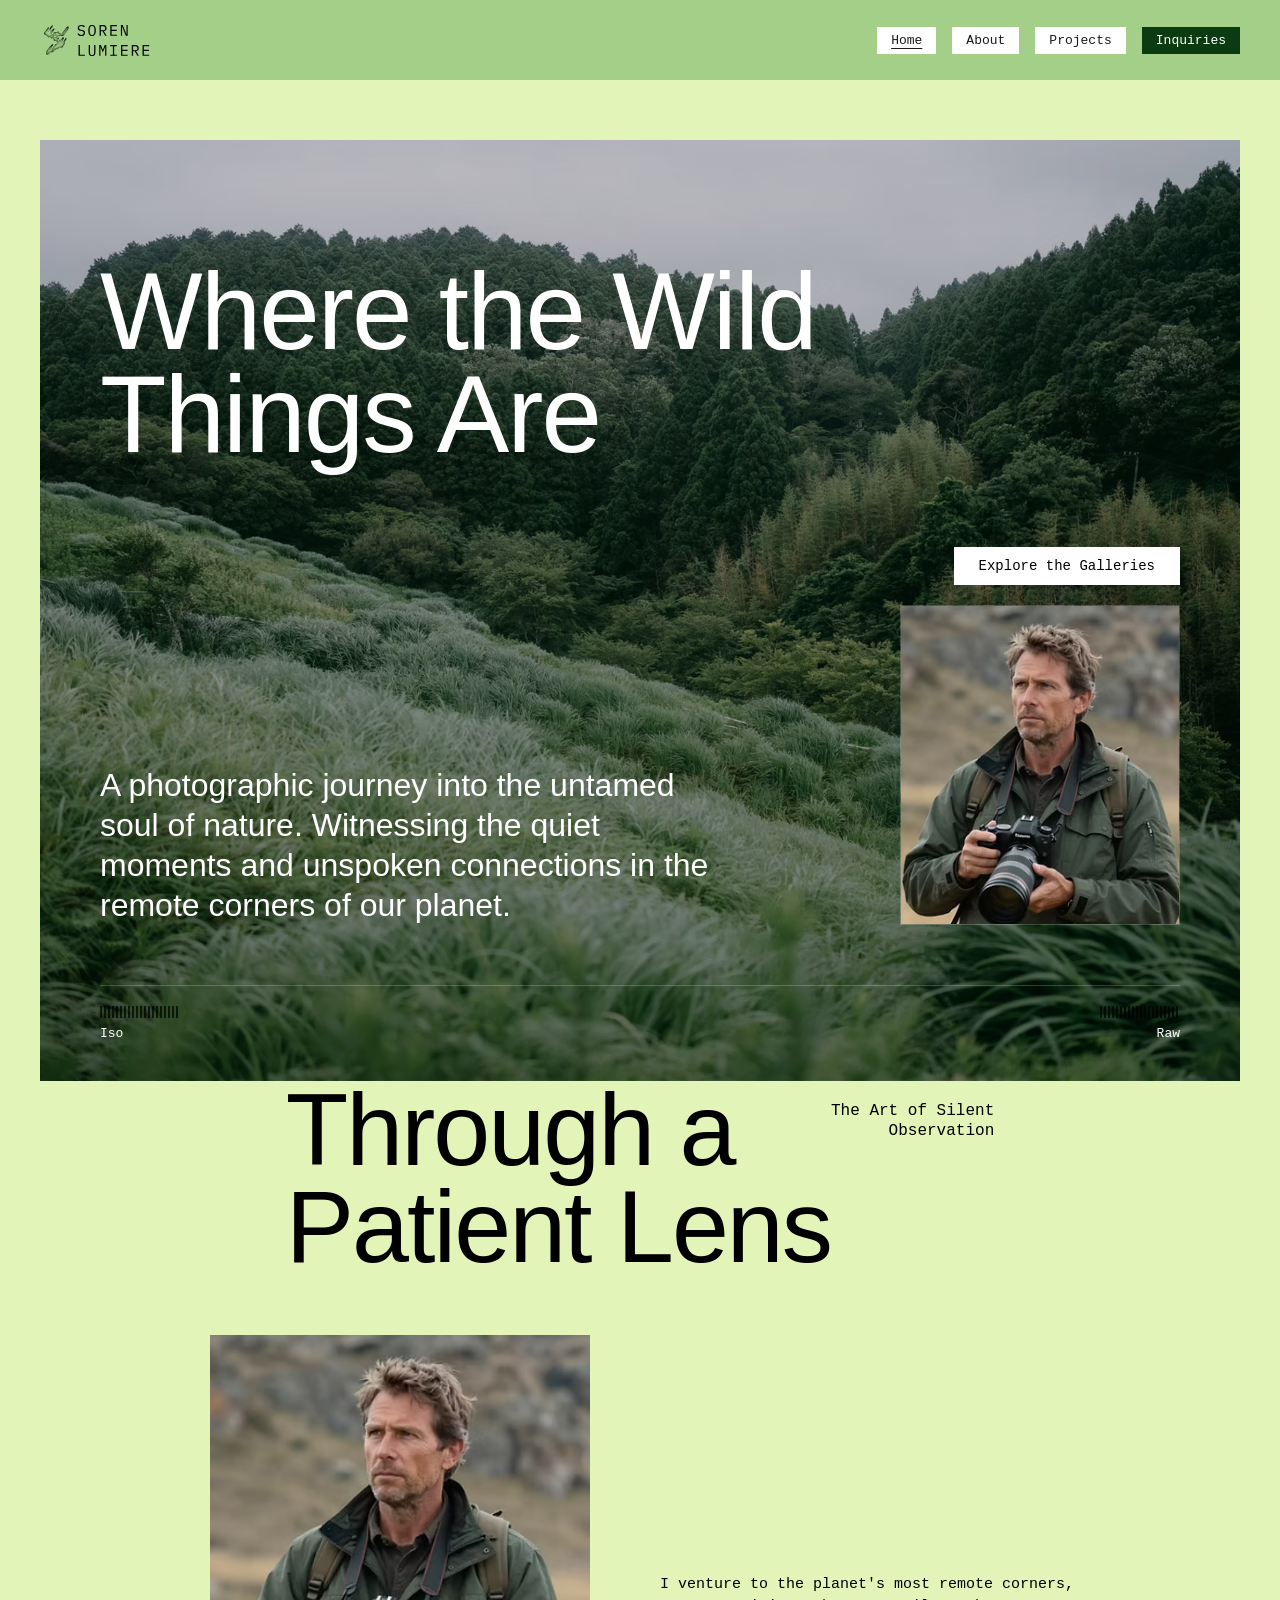
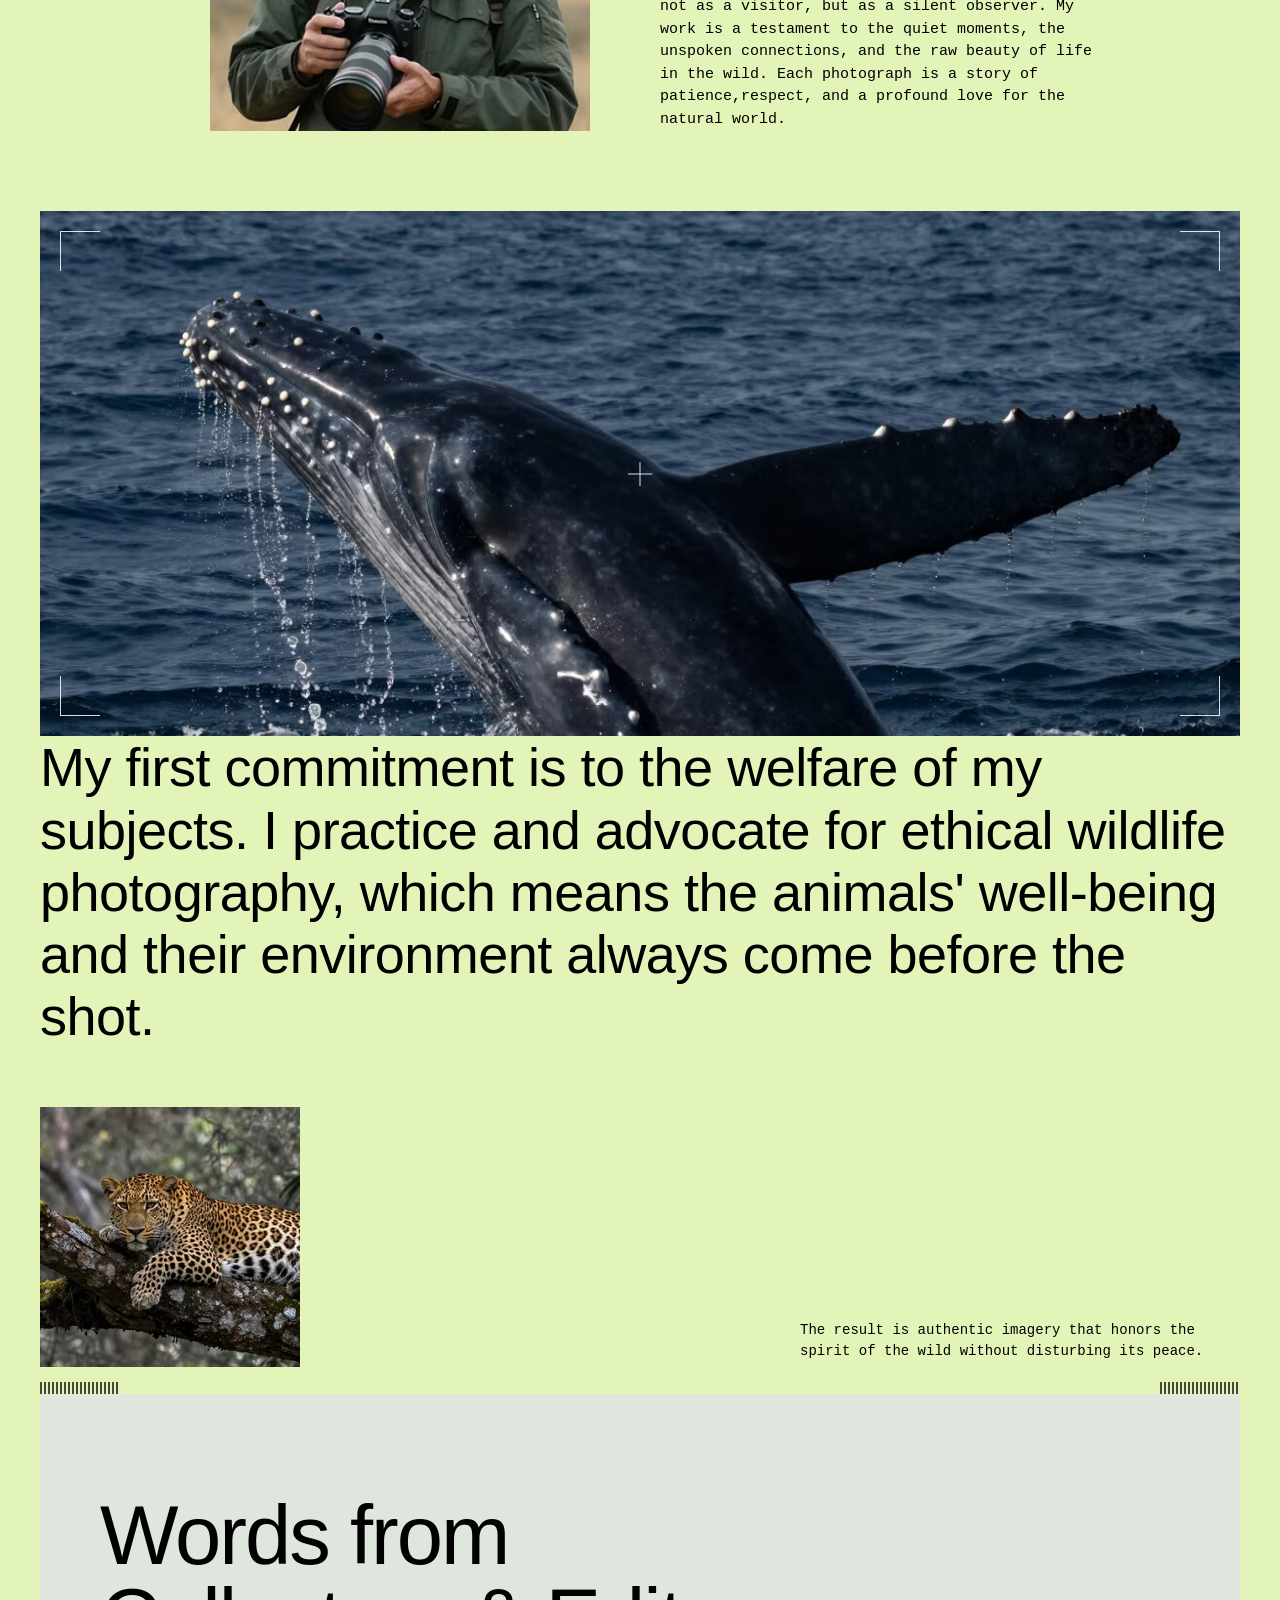
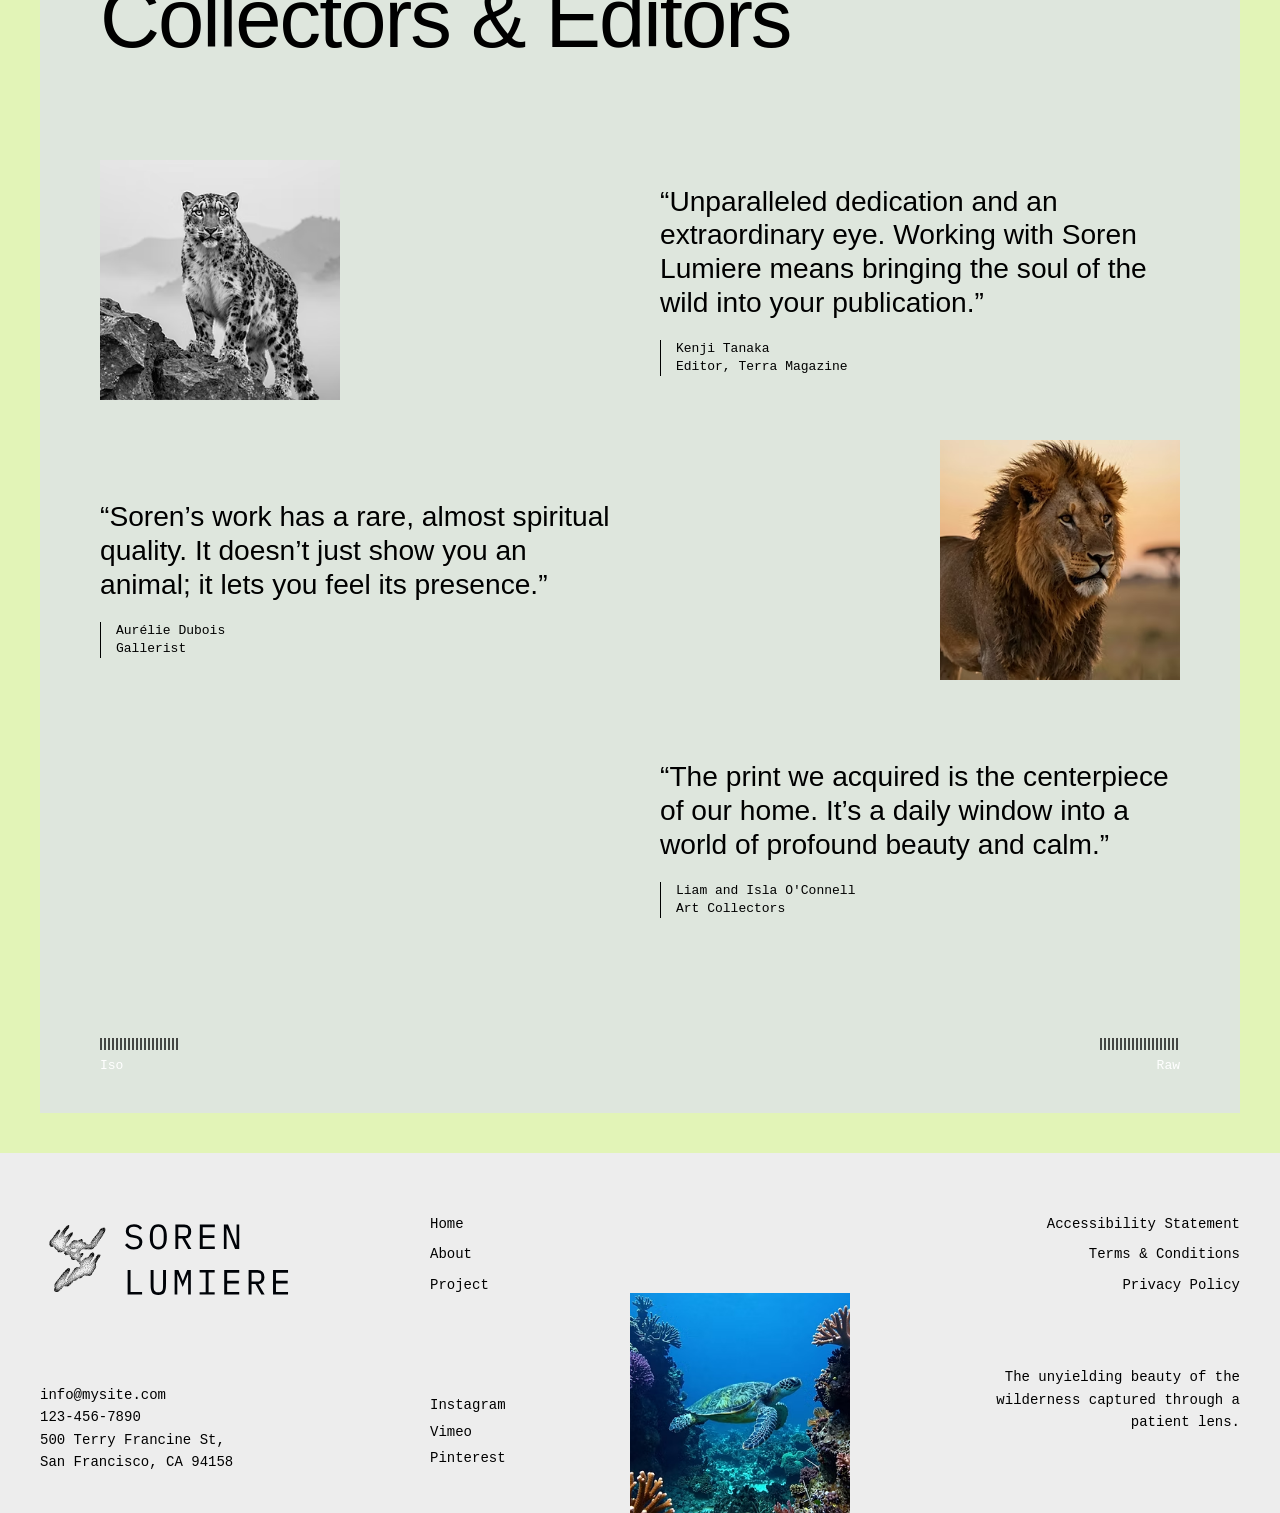
==== commit fd0bb79a: "footer" ====
--- a/index.html
+++ b/index.html
@@ -45,7 +45,7 @@
             </div>
 
             <div class="hero-portrait-group">
-              <a href="galleries.html" class="explore-btn"
+              <a href="project.html" class="explore-btn"
                 >Explore the Galleries</a
               >
 
@@ -234,6 +234,7 @@
               <ul>
                 <li><a href="index.html">Home</a></li>
                 <li><a href="about.html">About</a></li>
+                <li><a href="project.html">Project</a></li>
               </ul>
             </nav>
             <div class="social-links">
